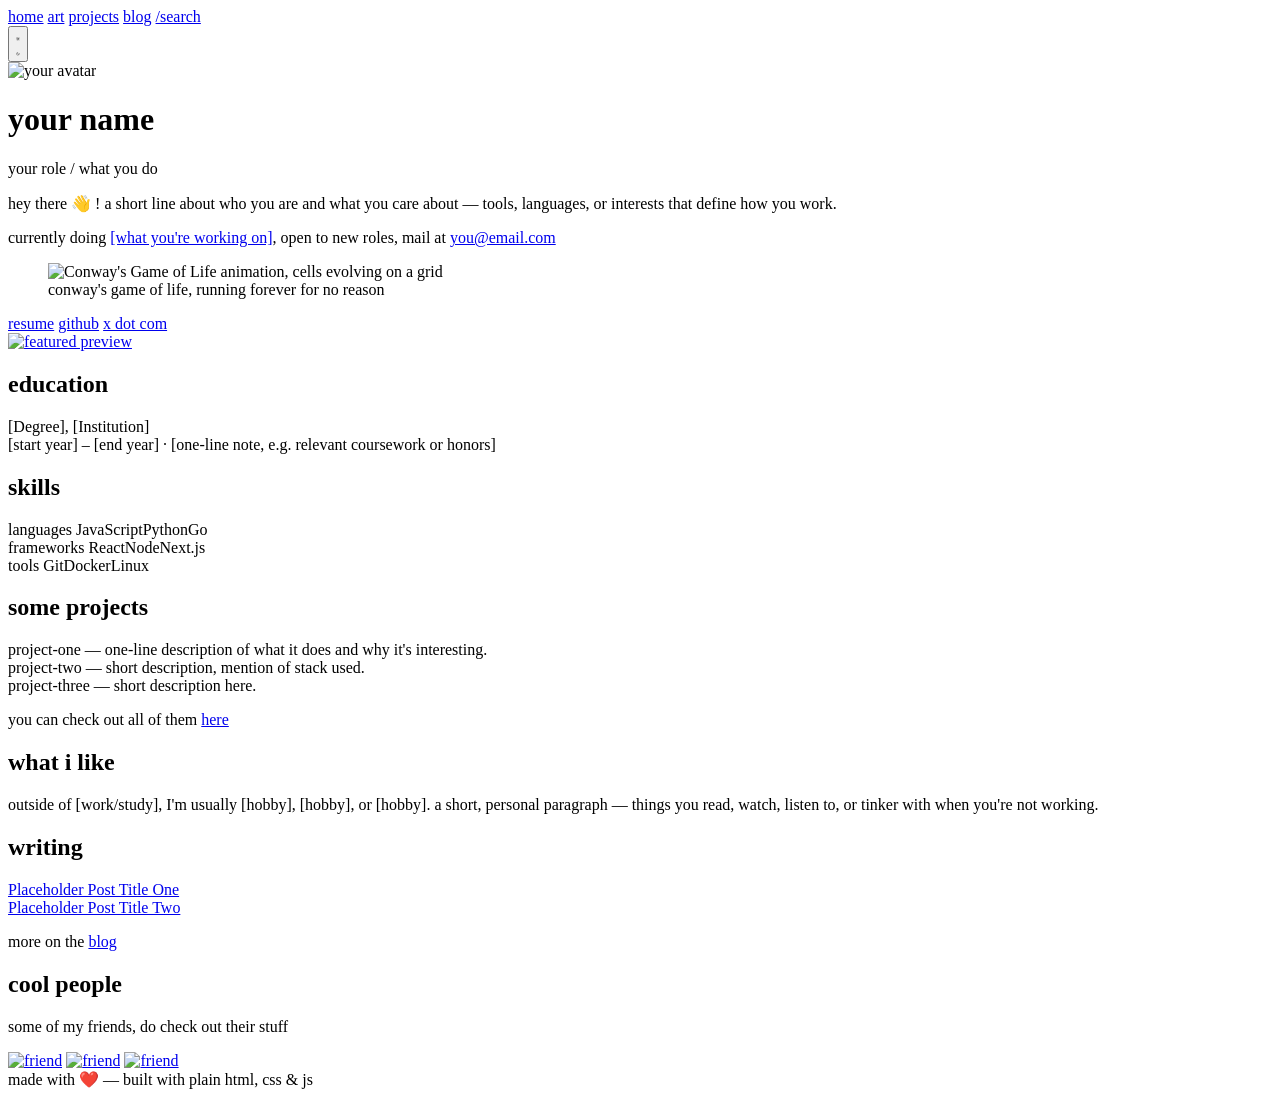
==== index.html @ ea372f78 "shush" ====
<!DOCTYPE html>
<html lang="en" data-theme="light">
<head>
  <meta charset="UTF-8" />
  <meta name="viewport" content="width=device-width, initial-scale=1.0" />
  <title>your name</title>
  <meta name="description" content="personal site and resume" />
  <link rel="stylesheet" href="/assets/style.css" />
  <script src="/assets/theme.js"></script>
</head>
<body>
  <div class="wrap">

    <div class="topbar">
      <nav class="nav">
        <a href="/" class="current">home</a>
        <a href="/art.html">art</a>
        <a href="/stuff.html">projects</a>
        <a href="/blog/index.html">blog</a>
        <a href="/search.html">/search</a>
      </nav>
      <button class="theme-toggle" aria-label="Toggle dark mode">
        <svg class="icon-sun" viewBox="0 0 24 24" fill="none" stroke="currentColor" stroke-width="2" stroke-linecap="round">
          <circle cx="12" cy="12" r="4" />
          <path d="M12 2v2M12 20v2M4.93 4.93l1.41 1.41M17.66 17.66l1.41 1.41M2 12h2M20 12h2M4.93 19.07l1.41-1.41M17.66 6.34l1.41-1.41" />
        </svg>
        <svg class="icon-moon" viewBox="0 0 24 24" fill="none" stroke="currentColor" stroke-width="2" stroke-linecap="round" stroke-linejoin="round">
          <path d="M21 12.79A9 9 0 1111.21 3 7 7 0 0021 12.79z" />
        </svg>
      </button>
    </div>

    <div class="profile">
      <img class="avatar" src="https://github.com/github.png" alt="your avatar" />
      <div>
        <h1>your name</h1>
        <p class="title">your role / what you do</p>
      </div>
    </div>

    <p>
      hey there 👋 ! a short line about who you are and what you care about —
      tools, languages, or interests that define how you work.
    </p>
    <p>
      currently doing <a href="#">[what you're working on]</a>, open to new
      roles, mail at <a href="mailto:[email protected]">you@email.com</a>
    </p>

    <figure class="hero-gif">
      <img src="/assets/game-of-life.gif" alt="Conway's Game of Life animation, cells evolving on a grid" />
      <figcaption>conway's game of life, running forever for no reason</figcaption>
    </figure>

    <div class="link-row">
      <a href="/resume.pdf">resume</a>
      <a href="https://github.com/yourhandle">github</a>
      <a href="https://twitter.com/yourhandle">x dot com</a>
    </div>

    <a class="preview-link" href="/art.html">
      <img src="https://placehold.co/680x340/efeee8/6b6b6b?text=featured+art+%2F+work" alt="featured preview" />
    </a>

    <div class="section">
      <h2>education</h2>
      <div class="list-item">
        <span class="name">[Degree], [Institution]</span><br />
        <span class="meta">[start year] – [end year] · [one-line note, e.g. relevant coursework or honors]</span>
      </div>
    </div>

    <div class="section">
      <h2>skills</h2>
      <div class="tag-group">
        <span class="label">languages</span>
        <span class="tag">JavaScript</span><span class="tag">Python</span><span class="tag">Go</span>
      </div>
      <div class="tag-group">
        <span class="label">frameworks</span>
        <span class="tag">React</span><span class="tag">Node</span><span class="tag">Next.js</span>
      </div>
      <div class="tag-group">
        <span class="label">tools</span>
        <span class="tag">Git</span><span class="tag">Docker</span><span class="tag">Linux</span>
      </div>
    </div>

    <div class="section">
      <h2>some projects</h2>

      <div class="list-item">
        <span class="name">project-one</span> —
        <span class="desc">one-line description of what it does and why it's interesting.</span>
      </div>
      <div class="list-item">
        <span class="name">project-two</span> —
        <span class="desc">short description, mention of stack used.</span>
      </div>
      <div class="list-item">
        <span class="name">project-three</span> —
        <span class="desc">short description here.</span>
      </div>

      <p>you can check out all of them <a href="/stuff.html">here</a></p>
    </div>

    <div class="section">
      <h2>what i like</h2>
      <p>
        outside of [work/study], I'm usually [hobby], [hobby], or [hobby].
        a short, personal paragraph — things you read, watch, listen to,
        or tinker with when you're not working.
      </p>
    </div>

    <div class="section">
      <h2>writing</h2>
      <div class="list-item">
        <a href="/blog/post-one.html">Placeholder Post Title One</a>
      </div>
      <div class="list-item">
        <a href="/blog/post-two.html">Placeholder Post Title Two</a>
      </div>
      <p>more on the <a href="/blog/index.html">blog</a></p>
    </div>

    <div class="section">
      <h2>cool people</h2>
      <p>some of my friends, do check out their stuff</p>
      <div class="avatar-row">
        <a href="#"><img src="https://placehold.co/38x38/efeee8/6b6b6b?text=%3A%29" alt="friend" /></a>
        <a href="#"><img src="https://placehold.co/38x38/efeee8/6b6b6b?text=%3A%29" alt="friend" /></a>
        <a href="#"><img src="https://placehold.co/38x38/efeee8/6b6b6b?text=%3A%29" alt="friend" /></a>
      </div>
    </div>

    <footer class="site-footer">
      made with ❤️ — built with plain html, css &amp; js
    </footer>

  </div>
</body>
</html>
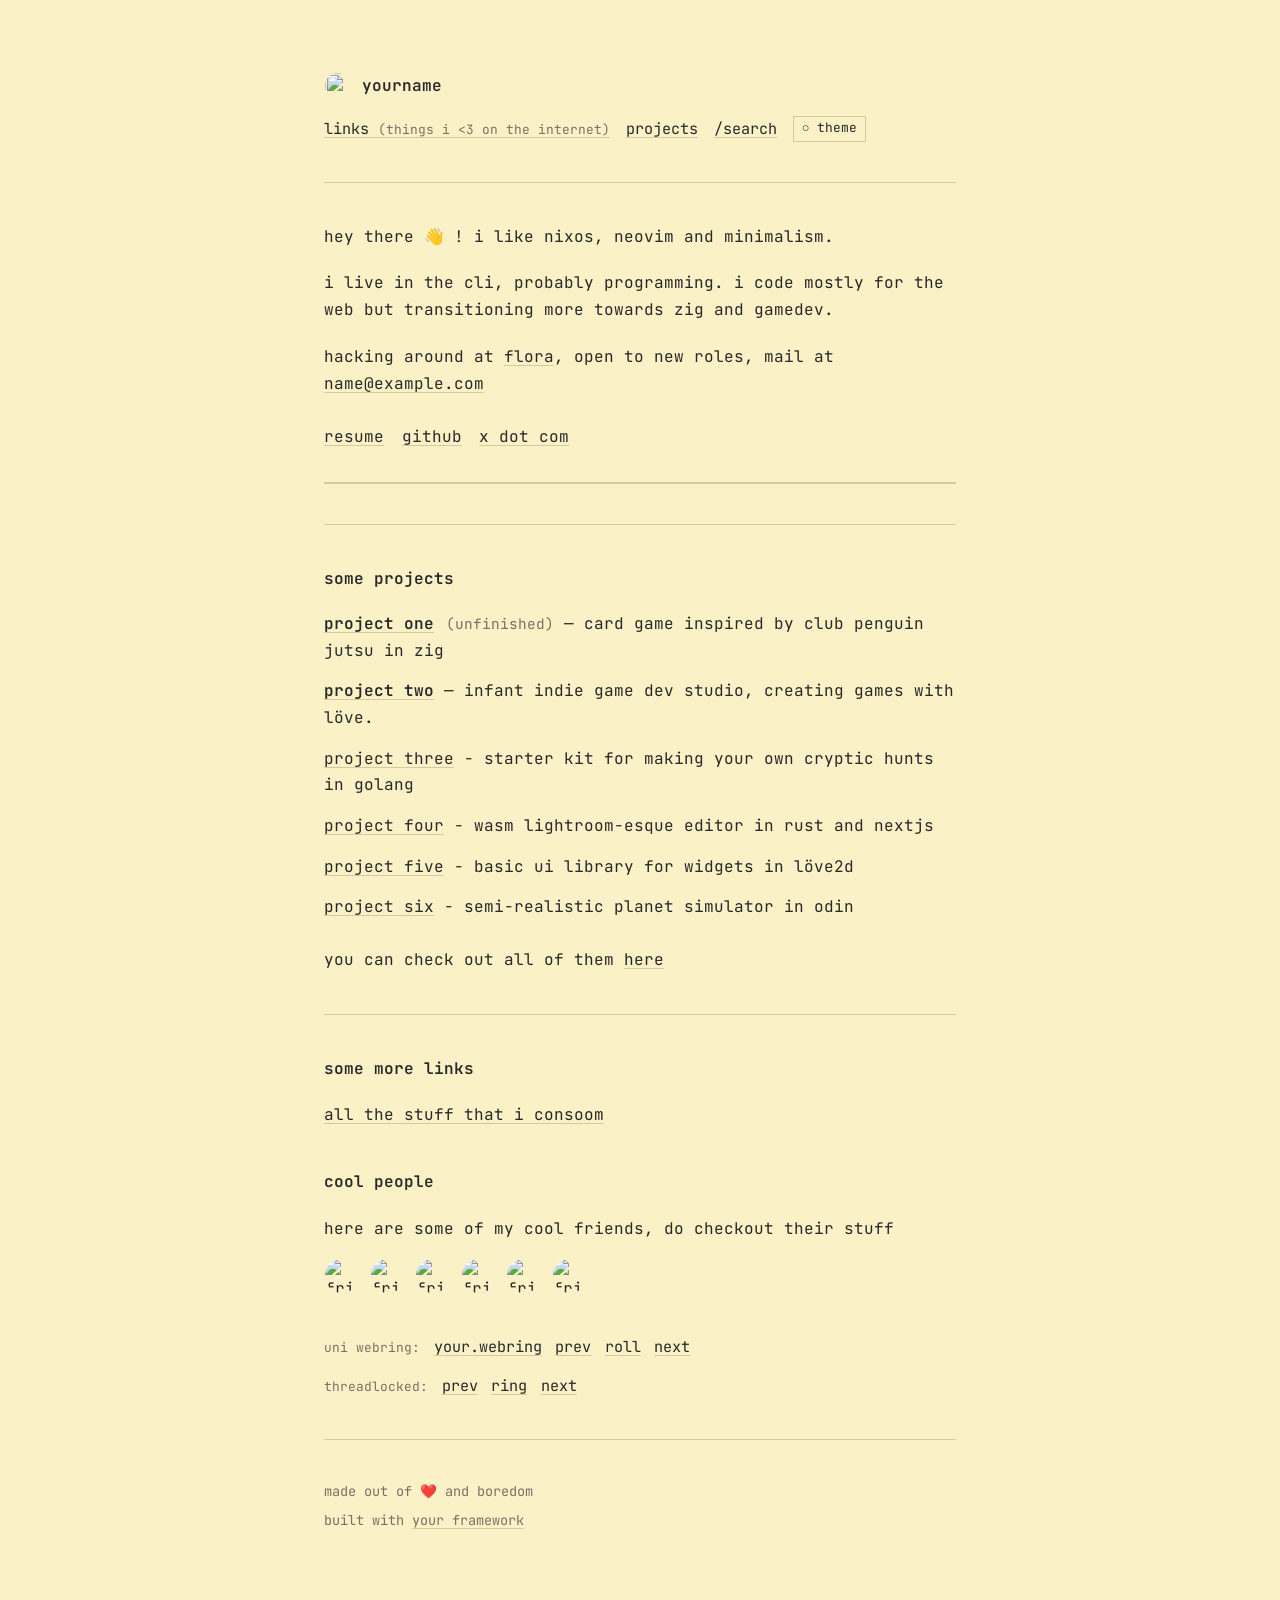
==== commit 2698fb98: "update" ====
--- a/index.html
+++ b/index.html
@@ -1,144 +1,174 @@
 <!DOCTYPE html>
-<html lang="en" data-theme="light">
+<html lang="en">
 <head>
-  <meta charset="UTF-8" />
-  <meta name="viewport" content="width=device-width, initial-scale=1.0" />
-  <title>your name</title>
-  <meta name="description" content="personal site and resume" />
-  <link rel="stylesheet" href="/assets/style.css" />
-  <script src="/assets/theme.js"></script>
+<meta charset="UTF-8">
+<meta name="viewport" content="width=device-width, initial-scale=1.0">
+<title>index | yourname</title>
+<meta name="description" content="personal garden and website">
+<link rel="stylesheet" href="style.css">
+<script>
+  /* set theme before first paint to avoid a flash of the wrong theme */
+  (function () {
+    var stored = localStorage.getItem("theme");
+    var theme = stored || (window.matchMedia("(prefers-color-scheme: dark)").matches ? "dark" : "light");
+    document.documentElement.setAttribute("data-theme", theme);
+  })();
+</script>
 </head>
 <body>
-  <div class="wrap">
 
-    <div class="topbar">
-      <nav class="nav">
-        <a href="/" class="current">home</a>
-        <a href="/art.html">art</a>
-        <a href="/stuff.html">projects</a>
-        <a href="/blog/index.html">blog</a>
-        <a href="/search.html">/search</a>
-      </nav>
-      <button class="theme-toggle" aria-label="Toggle dark mode">
-        <svg class="icon-sun" viewBox="0 0 24 24" fill="none" stroke="currentColor" stroke-width="2" stroke-linecap="round">
-          <circle cx="12" cy="12" r="4" />
-          <path d="M12 2v2M12 20v2M4.93 4.93l1.41 1.41M17.66 17.66l1.41 1.41M2 12h2M20 12h2M4.93 19.07l1.41-1.41M17.66 6.34l1.41-1.41" />
-        </svg>
-        <svg class="icon-moon" viewBox="0 0 24 24" fill="none" stroke="currentColor" stroke-width="2" stroke-linecap="round" stroke-linejoin="round">
-          <path d="M21 12.79A9 9 0 1111.21 3 7 7 0 0021 12.79z" />
-        </svg>
-      </button>
-    </div>
+<div class="wrap">
 
-    <div class="profile">
-      <img class="avatar" src="https://github.com/github.png" alt="your avatar" />
-      <div>
-        <h1>your name</h1>
-        <p class="title">your role / what you do</p>
-      </div>
-    </div>
+  <!-- ============ HEADER ============ -->
+  <header class="site-header">
+    <a href="/" class="brand">
+      <img src="https://github.com/yourhandle.png" alt="" class="avatar">
+      <span>yourname</span>
+    </a>
+    <nav class="topnav">
+      <a href="/links.html">links <span class="muted">(things i &lt;3 on the internet)</span></a>
+      <a href="/projects.html">projects</a>
+      <a href="/search.html">/search</a>
+      <button type="button" class="theme-toggle" id="theme-toggle" aria-label="toggle dark mode">○ theme</button>
+    </nav>
+  </header>
 
-    <p>
-      hey there 👋 ! a short line about who you are and what you care about —
-      tools, languages, or interests that define how you work.
+  <hr>
+
+  <!-- ============ INTRO ============ -->
+  <section class="intro">
+    <p>hey there <span aria-hidden="true">👋</span> ! i like nixos, neovim and minimalism.</p>
+
+    <p>i live in the cli, probably programming. i code mostly for the web but
+      transitioning more towards zig and gamedev.</p>
+
+    <p>hacking around at <a href="#">flora</a>, open to
+      new roles, mail at <a href="#">name@example.com</a></p>
+
+    <p class="link-row">
+      <a href="/resume.pdf">resume</a>
+      <a href="https://github.com/yourhandle">github</a>
+      <a href="https://x.com/yourhandle">x dot com</a>
     </p>
-    <p>
-      currently doing <a href="#">[what you're working on]</a>, open to new
-      roles, mail at <a href="mailto:[email protected]">you@email.com</a>
+  </section>
+
+  <!-- optional hero image, remove if not needed -->
+  <a href="#" class="hero-image-link">
+    <img src="placeholder-hero.png" alt="" class="hero-image">
+  </a>
+
+  <hr>
+
+  <!-- ============ PROJECTS ============ -->
+  <section class="projects">
+    <h2>some projects</h2>
+
+    <ul class="project-list">
+      <li>
+        <a href="#"><strong>project one</strong></a>
+        <span class="tag">(unfinished)</span>
+        — card game inspired by club penguin jutsu in zig
+      </li>
+
+      <li>
+        <a href="#"><strong>project two</strong></a>
+        — infant indie game dev studio, creating games with löve.
+      </li>
+
+      <li>
+        <a href="#">project three</a> -
+        starter kit for making your own cryptic hunts in golang
+      </li>
+
+      <li>
+        <a href="#">project four</a> -
+        wasm lightroom-esque editor in rust and nextjs
+      </li>
+
+      <li>
+        <a href="#">project five</a> -
+        basic ui library for widgets in löve2d
+      </li>
+
+      <li>
+        <a href="#">project six</a> -
+        semi-realistic planet simulator in odin
+      </li>
+    </ul>
+
+    <p>you can check out all of them <a href="/projects.html">here</a></p>
+  </section>
+
+  <hr>
+
+  <!-- ============ MORE LINKS ============ -->
+  <section class="more-links">
+    <h2>some more links</h2>
+    <p><a href="/media.html">all the stuff that i consoom</a></p>
+  </section>
+
+  <!-- ============ COOL PEOPLE ============ -->
+  <section class="cool-people">
+    <h2>cool people</h2>
+    <p>here are some of my cool friends, do checkout their stuff</p>
+
+    <p class="avatar-row">
+      <a href="#"><img src="https://github.com/friend1.png" alt="friend1"></a>
+      <a href="#"><img src="https://github.com/friend2.png" alt="friend2"></a>
+      <a href="#"><img src="https://github.com/friend3.png" alt="friend3"></a>
+      <a href="#"><img src="https://github.com/friend4.png" alt="friend4"></a>
+      <a href="#"><img src="https://github.com/friend5.png" alt="friend5"></a>
+      <a href="#"><img src="https://github.com/friend6.png" alt="friend6"></a>
+    </p>
+  </section>
+
+  <!-- ============ WEBRINGS ============ -->
+  <section class="webrings">
+    <p class="webring-line">
+      <span class="muted">uni webring:</span>
+      <a href="#">your.webring</a>
+      <a href="#">prev</a>
+      <a href="#">roll</a>
+      <a href="#">next</a>
     </p>
 
-    <figure class="hero-gif">
-      <img src="/assets/game-of-life.gif" alt="Conway's Game of Life animation, cells evolving on a grid" />
-      <figcaption>conway's game of life, running forever for no reason</figcaption>
-    </figure>
+    <p class="webring-line">
+      <span class="muted">threadlocked:</span>
+      <a href="#">prev</a>
+      <a href="#">ring</a>
+      <a href="#">next</a>
+    </p>
+  </section>
 
-    <div class="link-row">
-      <a href="/resume.pdf">resume</a>
-      <a href="https://github.com/yourhandle">github</a>
-      <a href="https://twitter.com/yourhandle">x dot com</a>
-    </div>
+  <hr>
 
-    <a class="preview-link" href="/art.html">
-      <img src="https://placehold.co/680x340/efeee8/6b6b6b?text=featured+art+%2F+work" alt="featured preview" />
-    </a>
+  <!-- ============ FOOTER ============ -->
+  <footer class="site-footer">
+    <p>made out of ❤️ and boredom</p>
+    <p>built with <a href="#">your framework</a></p>
+  </footer>
 
-    <div class="section">
-      <h2>education</h2>
-      <div class="list-item">
-        <span class="name">[Degree], [Institution]</span><br />
-        <span class="meta">[start year] – [end year] · [one-line note, e.g. relevant coursework or honors]</span>
-      </div>
-    </div>
+</div>
 
-    <div class="section">
-      <h2>skills</h2>
-      <div class="tag-group">
-        <span class="label">languages</span>
-        <span class="tag">JavaScript</span><span class="tag">Python</span><span class="tag">Go</span>
-      </div>
-      <div class="tag-group">
-        <span class="label">frameworks</span>
-        <span class="tag">React</span><span class="tag">Node</span><span class="tag">Next.js</span>
-      </div>
-      <div class="tag-group">
-        <span class="label">tools</span>
-        <span class="tag">Git</span><span class="tag">Docker</span><span class="tag">Linux</span>
-      </div>
-    </div>
+<script>
+  (function () {
+    var btn = document.getElementById("theme-toggle");
+    var root = document.documentElement;
 
-    <div class="section">
-      <h2>some projects</h2>
+    function label() {
+      var isDark = root.getAttribute("data-theme") === "dark";
+      btn.textContent = isDark ? "● theme" : "○ theme";
+    }
 
-      <div class="list-item">
-        <span class="name">project-one</span> —
-        <span class="desc">one-line description of what it does and why it's interesting.</span>
-      </div>
-      <div class="list-item">
-        <span class="name">project-two</span> —
-        <span class="desc">short description, mention of stack used.</span>
-      </div>
-      <div class="list-item">
-        <span class="name">project-three</span> —
-        <span class="desc">short description here.</span>
-      </div>
+    label();
 
-      <p>you can check out all of them <a href="/stuff.html">here</a></p>
-    </div>
-
-    <div class="section">
-      <h2>what i like</h2>
-      <p>
-        outside of [work/study], I'm usually [hobby], [hobby], or [hobby].
-        a short, personal paragraph — things you read, watch, listen to,
-        or tinker with when you're not working.
-      </p>
-    </div>
-
-    <div class="section">
-      <h2>writing</h2>
-      <div class="list-item">
-        <a href="/blog/post-one.html">Placeholder Post Title One</a>
-      </div>
-      <div class="list-item">
-        <a href="/blog/post-two.html">Placeholder Post Title Two</a>
-      </div>
-      <p>more on the <a href="/blog/index.html">blog</a></p>
-    </div>
-
-    <div class="section">
-      <h2>cool people</h2>
-      <p>some of my friends, do check out their stuff</p>
-      <div class="avatar-row">
-        <a href="#"><img src="https://placehold.co/38x38/efeee8/6b6b6b?text=%3A%29" alt="friend" /></a>
-        <a href="#"><img src="https://placehold.co/38x38/efeee8/6b6b6b?text=%3A%29" alt="friend" /></a>
-        <a href="#"><img src="https://placehold.co/38x38/efeee8/6b6b6b?text=%3A%29" alt="friend" /></a>
-      </div>
-    </div>
-
-    <footer class="site-footer">
-      made with ❤️ — built with plain html, css &amp; js
-    </footer>
-
-  </div>
+    btn.addEventListener("click", function () {
+      var next = root.getAttribute("data-theme") === "dark" ? "light" : "dark";
+      root.setAttribute("data-theme", next);
+      localStorage.setItem("theme", next);
+      label();
+    });
+  })();
+</script>
 </body>
 </html>
--- a/style.css
+++ b/style.css
@@ -0,0 +1,365 @@
+/* =========================================================
+   namishh.com-style portfolio template
+   hyper-minimal, text-first, "beautiful markdown" aesthetic
+   ========================================================= */
+
+@import url('https://fonts.googleapis.com/css2?family=JetBrains+Mono:ital,wght@0,400;0,500;0,600;0,700;1,400&display=swap');
+
+:root {
+  /* ---- light theme (default) ---- */
+  --bg:        #fbf1c7;   /* muted cream background */
+  --fg:        #282828;   /* dark charcoal text */
+  --muted:     #7c6f64;   /* secondary / parenthetical text */
+  --link:      #282828;   /* links inherit fg, underlined */
+  --link-hover-bg: #282828;
+  --link-hover-fg: #fbf1c7;
+  --rule:      #d5c9a1;   /* hairline rule color */
+  --avatar-border: transparent;
+
+  --max-width: 680px;
+
+  /* ---- type ---- */
+  --font-mono: 'JetBrains Mono', 'Fira Code', ui-monospace, 'SF Mono', Menlo, Consolas, monospace;
+  --fs-base:   16px;
+  --lh-base:   1.7;
+}
+
+/* ---- dark theme ---- */
+[data-theme="dark"] {
+  --bg:        #1d1f21;   /* charcoal black background */
+  --fg:        #ebdbb2;   /* warm off-white text */
+  --muted:     #928374;   /* secondary / parenthetical text */
+  --link:      #ebdbb2;
+  --link-hover-bg: #ebdbb2;
+  --link-hover-fg: #1d1f21;
+  --rule:      #3c3836;   /* hairline rule color */
+  --avatar-border: #3c3836;
+}
+
+/* prevent any transition flash when the theme attribute changes */
+html {
+  background: var(--bg);
+}
+
+/* ---------------------------------------------------------
+   reset
+   --------------------------------------------------------- */
+* {
+  box-sizing: border-box;
+}
+
+html {
+  -webkit-text-size-adjust: 100%;
+}
+
+body {
+  margin: 0;
+  background: var(--bg);
+  color: var(--fg);
+  font-family: var(--font-mono);
+  font-size: var(--fs-base);
+  line-height: var(--lh-base);
+  -webkit-font-smoothing: antialiased;
+  text-rendering: optimizeLegibility;
+  color-scheme: light dark;
+}
+
+img {
+  max-width: 100%;
+  display: block;
+}
+
+ul {
+  margin: 0;
+  padding: 0;
+  list-style: none;
+}
+
+h1, h2, h3 {
+  font-weight: 600;
+  margin: 0;
+}
+
+p {
+  margin: 0 0 1.1em 0;
+}
+
+p:last-child {
+  margin-bottom: 0;
+}
+
+/* ---------------------------------------------------------
+   links — instant, no-animation hover per brief
+   --------------------------------------------------------- */
+a {
+  color: var(--link);
+  text-decoration: underline;
+  text-decoration-color: var(--rule);
+  text-underline-offset: 3px;
+  text-decoration-thickness: 1px;
+}
+
+a:hover,
+a:focus-visible {
+  background: var(--link-hover-bg);
+  color: var(--link-hover-fg);
+  text-decoration: none;
+}
+
+a:focus-visible {
+  outline: 1px dashed var(--fg);
+  outline-offset: 2px;
+}
+
+/* ---------------------------------------------------------
+   layout shell
+   --------------------------------------------------------- */
+.wrap {
+  max-width: var(--max-width);
+  margin: 0 auto;
+  padding: 4.5rem 1.5rem 5rem;
+}
+
+hr {
+  border: none;
+  border-top: 1px solid var(--rule);
+  margin: 2.5rem 0;
+}
+
+/* ---------------------------------------------------------
+   header
+   --------------------------------------------------------- */
+.site-header {
+  display: flex;
+  align-items: center;
+  justify-content: space-between;
+  flex-wrap: wrap;
+  gap: 1rem 1.5rem;
+  margin-bottom: 0.5rem;
+}
+
+.brand {
+  display: flex;
+  align-items: center;
+  gap: 0.6rem;
+  font-weight: 600;
+  text-decoration: none;
+}
+
+.brand:hover {
+  background: none;
+  color: var(--fg);
+}
+
+.avatar {
+  width: 28px;
+  height: 28px;
+  border-radius: 50%;
+  border: 1px solid var(--avatar-border);
+}
+
+.topnav {
+  display: flex;
+  flex-wrap: wrap;
+  gap: 0.35rem 1rem;
+  font-size: 0.95em;
+}
+
+.muted {
+  color: var(--muted);
+  font-size: 0.85em;
+}
+
+/* ---------------------------------------------------------
+   theme toggle
+   --------------------------------------------------------- */
+.theme-toggle {
+  appearance: none;
+  border: 1px solid var(--rule);
+  background: transparent;
+  color: var(--fg);
+  font-family: var(--font-mono);
+  font-size: 0.85em;
+  line-height: 1;
+  padding: 0.35em 0.6em;
+  cursor: pointer;
+  border-radius: 0;
+}
+
+.theme-toggle:hover,
+.theme-toggle:focus-visible {
+  background: var(--link-hover-bg);
+  color: var(--link-hover-fg);
+}
+
+.theme-toggle:focus-visible {
+  outline: 1px dashed var(--fg);
+  outline-offset: 2px;
+}
+
+/* ---------------------------------------------------------
+   intro section
+   --------------------------------------------------------- */
+.intro p {
+  margin-bottom: 1.2em;
+}
+
+.link-row {
+  display: flex;
+  flex-wrap: wrap;
+  gap: 0.4rem 1.1rem;
+  margin-top: 1.6em;
+}
+
+/* ---------------------------------------------------------
+   hero image (optional)
+   --------------------------------------------------------- */
+.hero-image-link {
+  display: block;
+  margin: 2rem 0;
+  border: 1px solid var(--rule);
+}
+
+.hero-image-link:hover {
+  background: none;
+}
+
+.hero-image {
+  width: 100%;
+  height: auto;
+}
+
+/* ---------------------------------------------------------
+   section headings
+   --------------------------------------------------------- */
+section h2 {
+  font-size: 1em;
+  text-transform: lowercase;
+  margin-bottom: 1.2em;
+  font-weight: 600;
+}
+
+/* ---------------------------------------------------------
+   projects
+   --------------------------------------------------------- */
+.project-list {
+  display: flex;
+  flex-direction: column;
+  gap: 0.9em;
+  margin-bottom: 1.6em;
+}
+
+.project-list li {
+  line-height: 1.65;
+}
+
+.project-list strong {
+  font-weight: 600;
+}
+
+.tag {
+  color: var(--muted);
+  font-size: 0.9em;
+  margin-left: 0.15em;
+}
+
+/* ---------------------------------------------------------
+   more links / cool people
+   --------------------------------------------------------- */
+.more-links,
+.cool-people {
+  margin-bottom: 2.5rem;
+}
+
+.cool-people p {
+  margin-bottom: 1em;
+}
+
+.avatar-row {
+  display: flex;
+  flex-wrap: wrap;
+  gap: 0.6rem;
+}
+
+.avatar-row a {
+  display: inline-block;
+  border: none;
+  text-decoration: none;
+}
+
+.avatar-row a:hover {
+  background: none;
+  opacity: 0.75;
+}
+
+.avatar-row img {
+  width: 36px;
+  height: 36px;
+  border-radius: 50%;
+  border: 1px solid var(--avatar-border);
+}
+
+/* ---------------------------------------------------------
+   webrings
+   --------------------------------------------------------- */
+.webrings {
+  margin-bottom: 0.5rem;
+}
+
+.webring-line {
+  display: flex;
+  flex-wrap: wrap;
+  align-items: baseline;
+  gap: 0.35rem 0.85rem;
+  margin-bottom: 0.9em;
+  font-size: 0.95em;
+}
+
+/* ---------------------------------------------------------
+   footer
+   --------------------------------------------------------- */
+.site-footer {
+  font-size: 0.85em;
+  color: var(--muted);
+}
+
+.site-footer p {
+  margin-bottom: 0.4em;
+}
+
+.site-footer a {
+  color: var(--muted);
+  text-decoration-color: var(--rule);
+}
+
+.site-footer a:hover {
+  color: var(--link-hover-fg);
+}
+
+/* ---------------------------------------------------------
+   responsive
+   --------------------------------------------------------- */
+@media (max-width: 480px) {
+  .wrap {
+    padding: 3rem 1.25rem 4rem;
+  }
+
+  .site-header {
+    flex-direction: column;
+    align-items: flex-start;
+  }
+
+  body {
+    font-size: 15px;
+  }
+}
+
+/* ---------------------------------------------------------
+   reduced motion / accessibility baseline
+   --------------------------------------------------------- */
+@media (prefers-reduced-motion: reduce) {
+  * {
+    transition: none !important;
+    animation: none !important;
+  }
+}
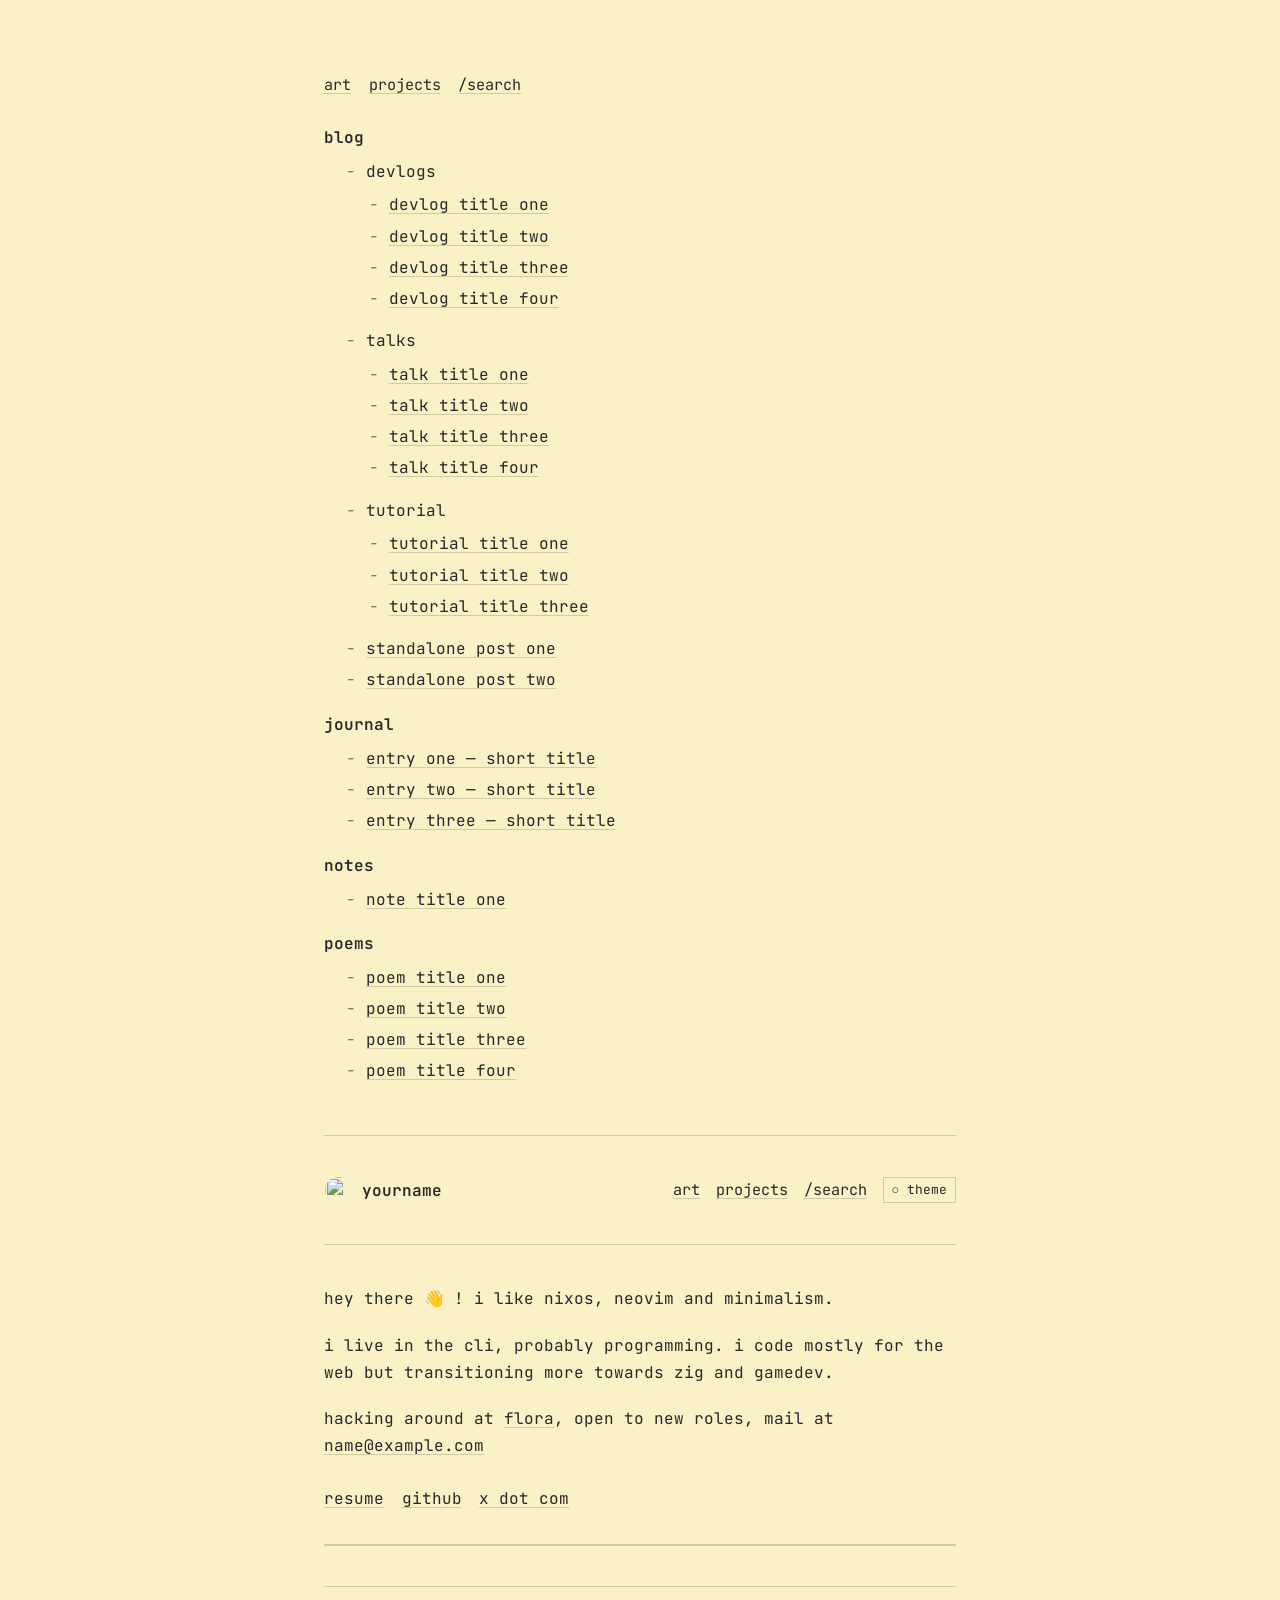
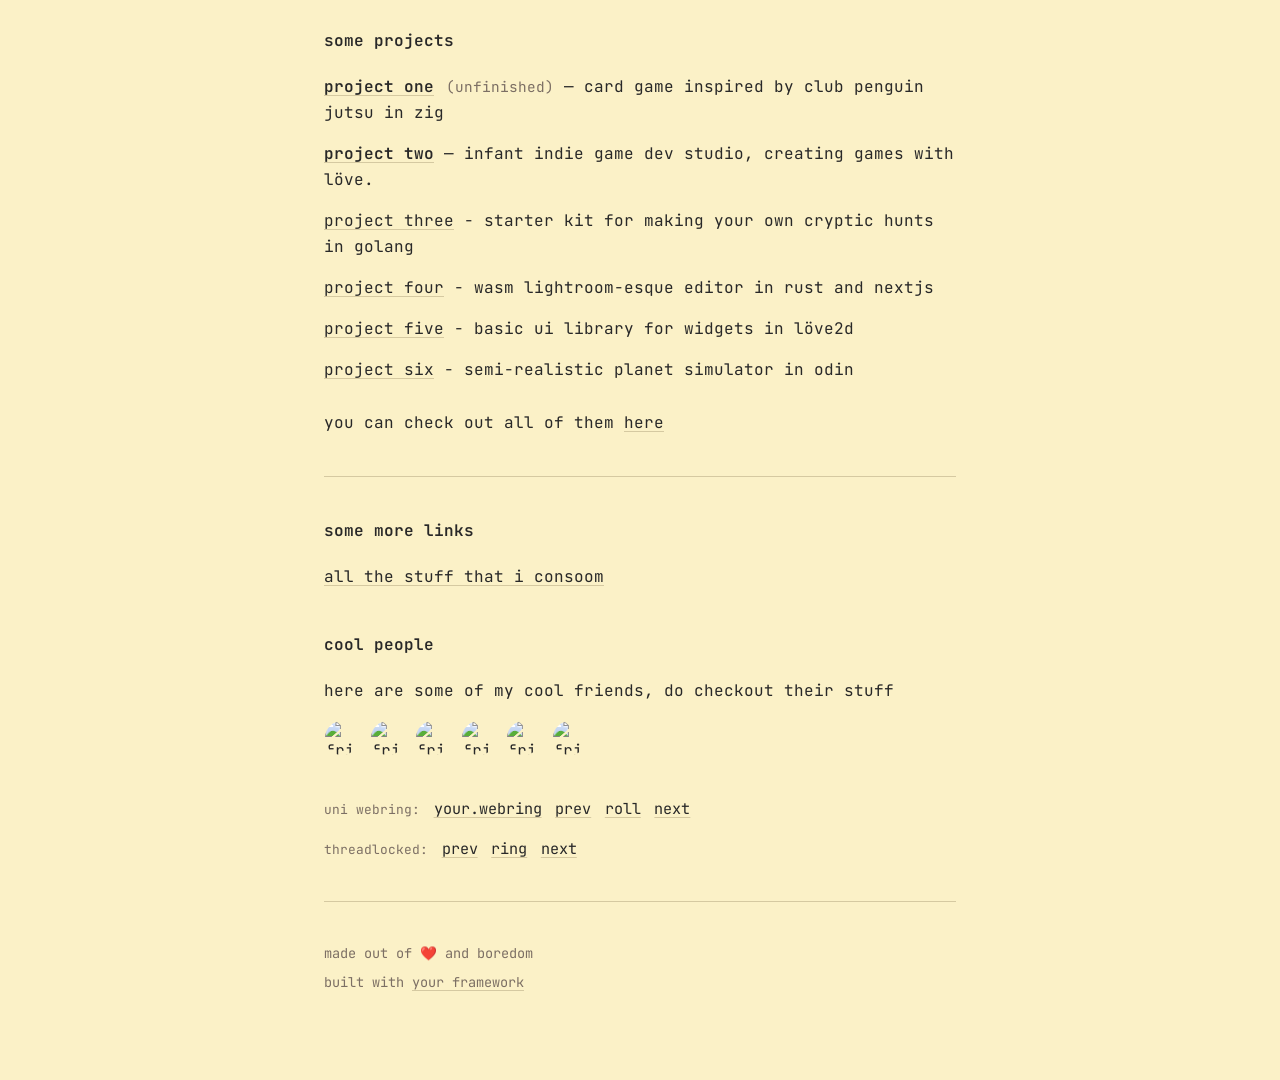
==== commit 1b4f50aa: "uwu" ====
--- a/index.html
+++ b/index.html
@@ -19,6 +19,80 @@
 
 <div class="wrap">
 
+  <!-- ============ TOP-LEVEL QUICK LINKS ============ -->
+  <p class="quicklinks">
+    <a href="/art.html">art</a>
+    <a href="/projects.html">projects</a>
+    <a href="/search.html">/search</a>
+  </p>
+
+  <!-- ============ SITE INDEX (nested sitemap) ============ -->
+  <nav class="site-index">
+    <ul>
+      <li>
+        blog
+        <ul>
+          <li>
+            devlogs
+            <ul>
+              <li><a href="/blog/devlogs/post-one.html">devlog title one</a></li>
+              <li><a href="/blog/devlogs/post-two.html">devlog title two</a></li>
+              <li><a href="/blog/devlogs/post-three.html">devlog title three</a></li>
+              <li><a href="/blog/devlogs/post-four.html">devlog title four</a></li>
+            </ul>
+          </li>
+          <li>
+            talks
+            <ul>
+              <li><a href="/blog/talks/post-one.html">talk title one</a></li>
+              <li><a href="/blog/talks/post-two.html">talk title two</a></li>
+              <li><a href="/blog/talks/post-three.html">talk title three</a></li>
+              <li><a href="/blog/talks/post-four.html">talk title four</a></li>
+            </ul>
+          </li>
+          <li>
+            tutorial
+            <ul>
+              <li><a href="/blog/tutorial/post-one.html">tutorial title one</a></li>
+              <li><a href="/blog/tutorial/post-two.html">tutorial title two</a></li>
+              <li><a href="/blog/tutorial/post-three.html">tutorial title three</a></li>
+            </ul>
+          </li>
+          <li><a href="/blog/standalone-post-one.html">standalone post one</a></li>
+          <li><a href="/blog/standalone-post-two.html">standalone post two</a></li>
+        </ul>
+      </li>
+
+      <li>
+        journal
+        <ul>
+          <li><a href="/journal/entry-one.html">entry one — short title</a></li>
+          <li><a href="/journal/entry-two.html">entry two — short title</a></li>
+          <li><a href="/journal/entry-three.html">entry three — short title</a></li>
+        </ul>
+      </li>
+
+      <li>
+        notes
+        <ul>
+          <li><a href="/notes/note-one.html">note title one</a></li>
+        </ul>
+      </li>
+
+      <li>
+        poems
+        <ul>
+          <li><a href="/poems/poem-one.html">poem title one</a></li>
+          <li><a href="/poems/poem-two.html">poem title two</a></li>
+          <li><a href="/poems/poem-three.html">poem title three</a></li>
+          <li><a href="/poems/poem-four.html">poem title four</a></li>
+        </ul>
+      </li>
+    </ul>
+  </nav>
+
+  <hr>
+
   <!-- ============ HEADER ============ -->
   <header class="site-header">
     <a href="/" class="brand">
@@ -26,7 +100,7 @@
       <span>yourname</span>
     </a>
     <nav class="topnav">
-      <a href="/links.html">links <span class="muted">(things i &lt;3 on the internet)</span></a>
+      <a href="/art.html">art</a>
       <a href="/projects.html">projects</a>
       <a href="/search.html">/search</a>
       <button type="button" class="theme-toggle" id="theme-toggle" aria-label="toggle dark mode">○ theme</button>
--- a/style.css
+++ b/style.css
@@ -127,8 +127,64 @@
 }
 
 /* ---------------------------------------------------------
-   header
-   --------------------------------------------------------- */
+   quick links (top of page)
+   --------------------------------------------------------- */
+.quicklinks {
+  display: flex;
+  flex-wrap: wrap;
+  gap: 0.4rem 1.1rem;
+  margin-bottom: 1.8em;
+  font-size: 0.95em;
+}
+
+/* ---------------------------------------------------------
+   site index — nested sitemap, rendered like markdown bullets
+   --------------------------------------------------------- */
+.site-index {
+  margin-bottom: 0.5rem;
+}
+
+.site-index ul {
+  list-style: none;
+  margin: 0;
+  padding: 0;
+}
+
+.site-index > ul {
+  display: flex;
+  flex-direction: column;
+  gap: 0.5em;
+}
+
+.site-index > ul > li {
+  font-weight: 600;
+}
+
+.site-index li {
+  line-height: 1.6;
+}
+
+.site-index li::before {
+  content: "- ";
+  color: var(--muted);
+  font-weight: 400;
+}
+
+.site-index > ul > li::before {
+  content: none;
+}
+
+.site-index ul ul {
+  margin: 0.5em 0 0.7em 1.4em;
+  display: flex;
+  flex-direction: column;
+  gap: 0.35em;
+  font-weight: 400;
+}
+
+.site-index ul ul ul {
+  margin-left: 1.4em;
+}
 .site-header {
   display: flex;
   align-items: center;
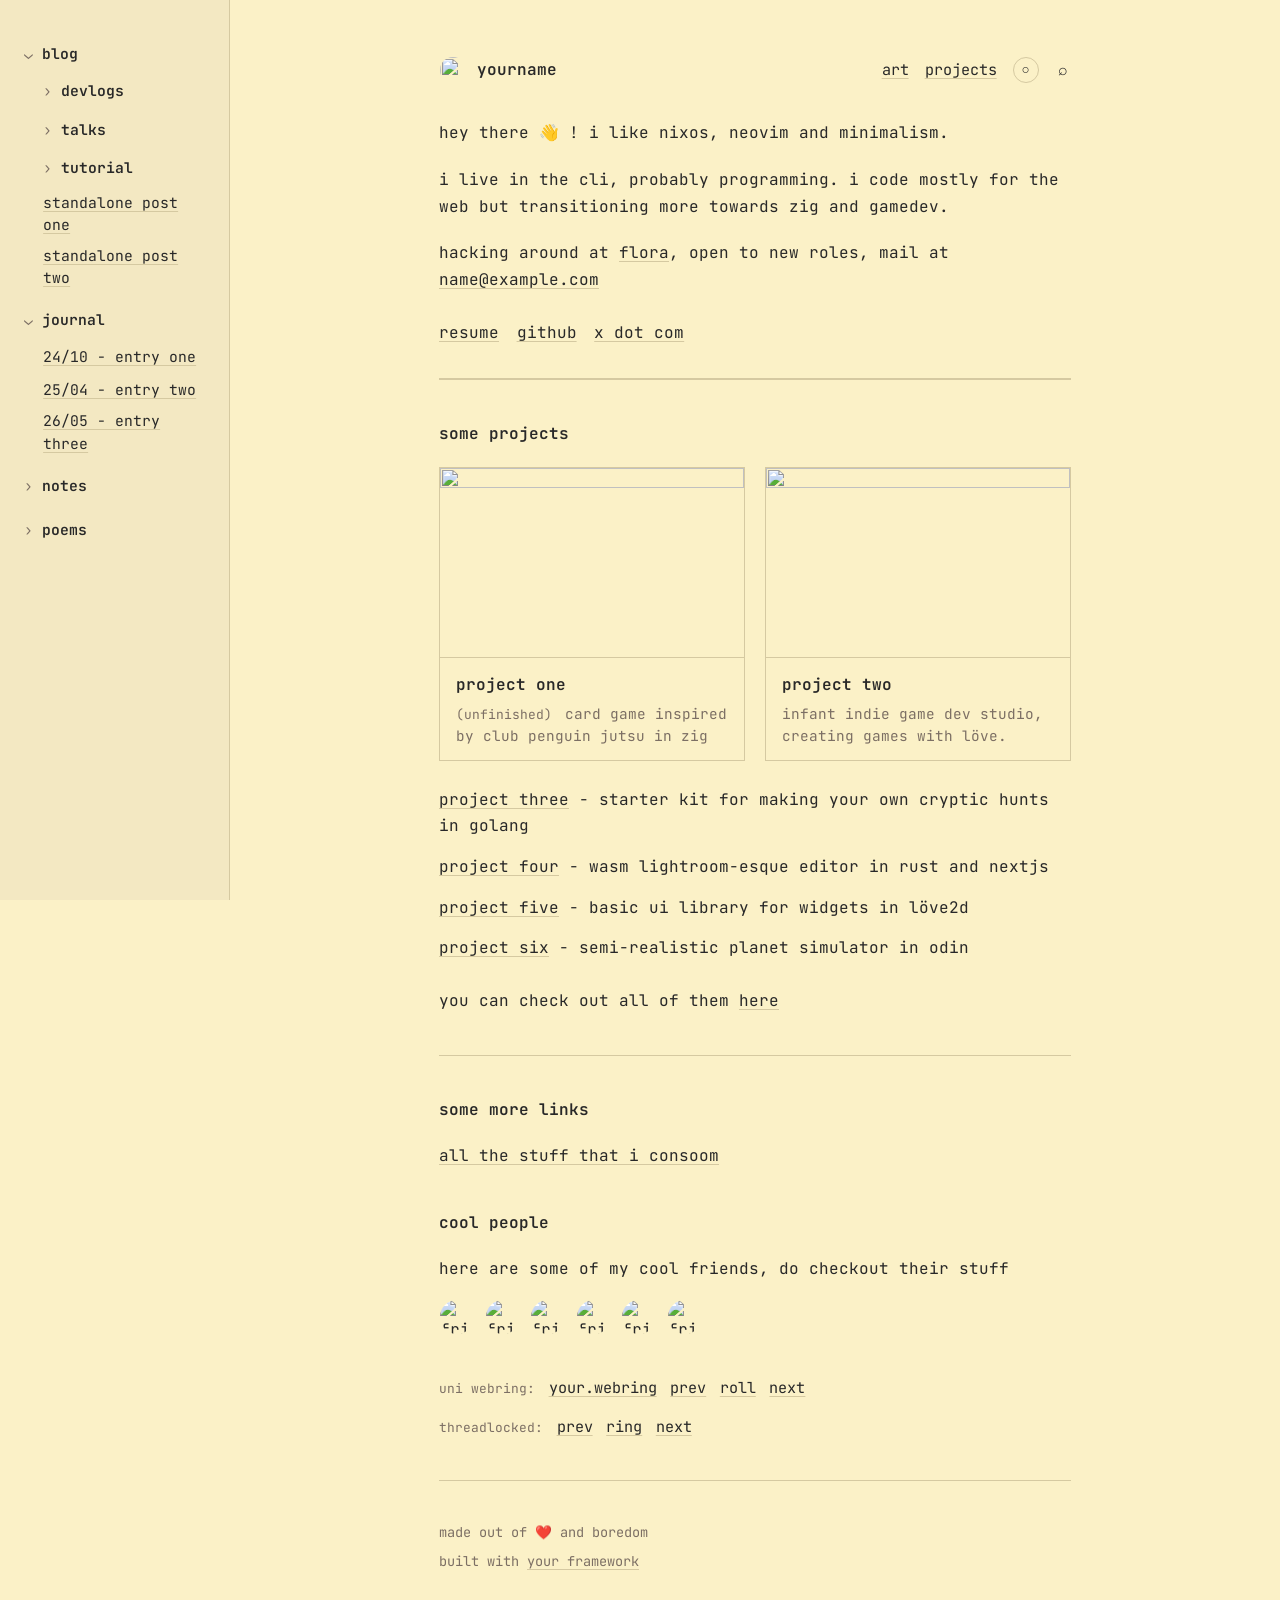
==== commit 9f779b33: "nvm just fixed" ====
--- a/index.html
+++ b/index.html
@@ -15,232 +15,244 @@
   })();
 </script>
 </head>
-<body>
-
-<div class="wrap">
-
-  <!-- ============ TOP-LEVEL QUICK LINKS ============ -->
-  <p class="quicklinks">
-    <a href="/art.html">art</a>
-    <a href="/projects.html">projects</a>
-    <a href="/search.html">/search</a>
-  </p>
-
-  <!-- ============ SITE INDEX (nested sitemap) ============ -->
-  <nav class="site-index">
-    <ul>
-      <li>
-        blog
-        <ul>
-          <li>
-            devlogs
+<body class="layout">
+
+  <!-- ============ SIDEBAR (persistent, collapsible sections) ============ -->
+  <button type="button" class="sidebar-toggle" id="sidebar-toggle" aria-label="toggle sidebar" aria-expanded="false">≡</button>
+
+  <aside class="sidebar" id="sidebar">
+    <nav class="tree">
+      <details open>
+        <summary>blog</summary>
+        <div class="tree-children">
+          <details>
+            <summary>devlogs</summary>
             <ul>
               <li><a href="/blog/devlogs/post-one.html">devlog title one</a></li>
               <li><a href="/blog/devlogs/post-two.html">devlog title two</a></li>
               <li><a href="/blog/devlogs/post-three.html">devlog title three</a></li>
               <li><a href="/blog/devlogs/post-four.html">devlog title four</a></li>
             </ul>
-          </li>
-          <li>
-            talks
+          </details>
+          <details>
+            <summary>talks</summary>
             <ul>
               <li><a href="/blog/talks/post-one.html">talk title one</a></li>
               <li><a href="/blog/talks/post-two.html">talk title two</a></li>
               <li><a href="/blog/talks/post-three.html">talk title three</a></li>
               <li><a href="/blog/talks/post-four.html">talk title four</a></li>
             </ul>
-          </li>
-          <li>
-            tutorial
+          </details>
+          <details>
+            <summary>tutorial</summary>
             <ul>
               <li><a href="/blog/tutorial/post-one.html">tutorial title one</a></li>
               <li><a href="/blog/tutorial/post-two.html">tutorial title two</a></li>
               <li><a href="/blog/tutorial/post-three.html">tutorial title three</a></li>
             </ul>
-          </li>
-          <li><a href="/blog/standalone-post-one.html">standalone post one</a></li>
-          <li><a href="/blog/standalone-post-two.html">standalone post two</a></li>
+          </details>
+          <ul class="tree-flat">
+            <li><a href="/blog/standalone-post-one.html">standalone post one</a></li>
+            <li><a href="/blog/standalone-post-two.html">standalone post two</a></li>
+          </ul>
+        </div>
+      </details>
+
+      <details open>
+        <summary>journal</summary>
+        <ul>
+          <li><a href="/journal/entry-one.html">24/10 - entry one</a></li>
+          <li><a href="/journal/entry-two.html">25/04 - entry two</a></li>
+          <li><a href="/journal/entry-three.html">26/05 - entry three</a></li>
         </ul>
-      </li>
-
-      <li>
-        journal
-        <ul>
-          <li><a href="/journal/entry-one.html">entry one — short title</a></li>
-          <li><a href="/journal/entry-two.html">entry two — short title</a></li>
-          <li><a href="/journal/entry-three.html">entry three — short title</a></li>
-        </ul>
-      </li>
-
-      <li>
-        notes
+      </details>
+
+      <details>
+        <summary>notes</summary>
         <ul>
           <li><a href="/notes/note-one.html">note title one</a></li>
         </ul>
-      </li>
-
-      <li>
-        poems
+      </details>
+
+      <details>
+        <summary>poems</summary>
         <ul>
-          <li><a href="/poems/poem-one.html">poem title one</a></li>
-          <li><a href="/poems/poem-two.html">poem title two</a></li>
-          <li><a href="/poems/poem-three.html">poem title three</a></li>
-          <li><a href="/poems/poem-four.html">poem title four</a></li>
+          <li><a href="/poems/poem-one.html">poem one</a></li>
+          <li><a href="/poems/poem-two.html">poem two</a></li>
+          <li><a href="/poems/poem-three.html">poem three</a></li>
+          <li><a href="/poems/poem-four.html">poem four</a></li>
+          <li><a href="/poems/poem-five.html">poem five</a></li>
+          <li><a href="/poems/poem-six.html">poem six</a></li>
         </ul>
-      </li>
-    </ul>
-  </nav>
-
-  <hr>
-
-  <!-- ============ HEADER ============ -->
-  <header class="site-header">
-    <a href="/" class="brand">
-      <img src="https://github.com/yourhandle.png" alt="" class="avatar">
-      <span>yourname</span>
+      </details>
+    </nav>
+  </aside>
+
+  <!-- ============ MAIN CONTENT ============ -->
+  <main class="content">
+  <div class="wrap">
+
+    <!-- ============ HEADER ============ -->
+    <header class="site-header">
+      <a href="/" class="brand">
+        <img src="https://github.com/yourhandle.png" alt="" class="avatar">
+        <span>yourname</span>
+      </a>
+      <nav class="topnav">
+        <a href="/art.html">art</a>
+        <a href="/projects.html">projects</a>
+        <button type="button" class="theme-toggle" id="theme-toggle" aria-label="toggle dark mode">○</button>
+        <a href="/search.html" class="icon-link" aria-label="search">⌕</a>
+      </nav>
+    </header>
+
+    <!-- ============ INTRO ============ -->
+    <section class="intro">
+      <p>hey there <span aria-hidden="true">👋</span> ! i like nixos, neovim and minimalism.</p>
+
+      <p>i live in the cli, probably programming. i code mostly for the web but
+        transitioning more towards zig and gamedev.</p>
+
+      <p>hacking around at <a href="#">flora</a>, open to
+        new roles, mail at <a href="#">name@example.com</a></p>
+
+      <p class="link-row">
+        <a href="/resume.pdf">resume</a>
+        <a href="https://github.com/yourhandle">github</a>
+        <a href="https://x.com/yourhandle">x dot com</a>
+      </p>
+    </section>
+
+    <!-- optional hero image, remove if not needed -->
+    <a href="#" class="hero-image-link">
+      <img src="placeholder-hero.png" alt="" class="hero-image">
     </a>
-    <nav class="topnav">
-      <a href="/art.html">art</a>
-      <a href="/projects.html">projects</a>
-      <a href="/search.html">/search</a>
-      <button type="button" class="theme-toggle" id="theme-toggle" aria-label="toggle dark mode">○ theme</button>
-    </nav>
-  </header>
-
-  <hr>
-
-  <!-- ============ INTRO ============ -->
-  <section class="intro">
-    <p>hey there <span aria-hidden="true">👋</span> ! i like nixos, neovim and minimalism.</p>
-
-    <p>i live in the cli, probably programming. i code mostly for the web but
-      transitioning more towards zig and gamedev.</p>
-
-    <p>hacking around at <a href="#">flora</a>, open to
-      new roles, mail at <a href="#">name@example.com</a></p>
-
-    <p class="link-row">
-      <a href="/resume.pdf">resume</a>
-      <a href="https://github.com/yourhandle">github</a>
-      <a href="https://x.com/yourhandle">x dot com</a>
-    </p>
-  </section>
-
-  <!-- optional hero image, remove if not needed -->
-  <a href="#" class="hero-image-link">
-    <img src="placeholder-hero.png" alt="" class="hero-image">
-  </a>
-
-  <hr>
-
-  <!-- ============ PROJECTS ============ -->
-  <section class="projects">
-    <h2>some projects</h2>
-
-    <ul class="project-list">
-      <li>
-        <a href="#"><strong>project one</strong></a>
-        <span class="tag">(unfinished)</span>
-        — card game inspired by club penguin jutsu in zig
-      </li>
-
-      <li>
-        <a href="#"><strong>project two</strong></a>
-        — infant indie game dev studio, creating games with löve.
-      </li>
-
-      <li>
-        <a href="#">project three</a> -
-        starter kit for making your own cryptic hunts in golang
-      </li>
-
-      <li>
-        <a href="#">project four</a> -
-        wasm lightroom-esque editor in rust and nextjs
-      </li>
-
-      <li>
-        <a href="#">project five</a> -
-        basic ui library for widgets in löve2d
-      </li>
-
-      <li>
-        <a href="#">project six</a> -
-        semi-realistic planet simulator in odin
-      </li>
-    </ul>
-
-    <p>you can check out all of them <a href="/projects.html">here</a></p>
-  </section>
-
-  <hr>
-
-  <!-- ============ MORE LINKS ============ -->
-  <section class="more-links">
-    <h2>some more links</h2>
-    <p><a href="/media.html">all the stuff that i consoom</a></p>
-  </section>
-
-  <!-- ============ COOL PEOPLE ============ -->
-  <section class="cool-people">
-    <h2>cool people</h2>
-    <p>here are some of my cool friends, do checkout their stuff</p>
-
-    <p class="avatar-row">
-      <a href="#"><img src="https://github.com/friend1.png" alt="friend1"></a>
-      <a href="#"><img src="https://github.com/friend2.png" alt="friend2"></a>
-      <a href="#"><img src="https://github.com/friend3.png" alt="friend3"></a>
-      <a href="#"><img src="https://github.com/friend4.png" alt="friend4"></a>
-      <a href="#"><img src="https://github.com/friend5.png" alt="friend5"></a>
-      <a href="#"><img src="https://github.com/friend6.png" alt="friend6"></a>
-    </p>
-  </section>
-
-  <!-- ============ WEBRINGS ============ -->
-  <section class="webrings">
-    <p class="webring-line">
-      <span class="muted">uni webring:</span>
-      <a href="#">your.webring</a>
-      <a href="#">prev</a>
-      <a href="#">roll</a>
-      <a href="#">next</a>
-    </p>
-
-    <p class="webring-line">
-      <span class="muted">threadlocked:</span>
-      <a href="#">prev</a>
-      <a href="#">ring</a>
-      <a href="#">next</a>
-    </p>
-  </section>
-
-  <hr>
-
-  <!-- ============ FOOTER ============ -->
-  <footer class="site-footer">
-    <p>made out of ❤️ and boredom</p>
-    <p>built with <a href="#">your framework</a></p>
-  </footer>
-
-</div>
+
+    <!-- ============ PROJECTS ============ -->
+    <section class="projects">
+      <h2>some projects</h2>
+
+      <div class="project-grid">
+        <a href="#" class="project-card">
+          <img src="placeholder-project-1.png" alt="">
+          <div class="project-card-body">
+            <p class="project-card-title">project one</p>
+            <p class="project-card-desc"><span class="tag">(unfinished)</span> card game inspired by club penguin jutsu in zig</p>
+          </div>
+        </a>
+
+        <a href="#" class="project-card">
+          <img src="placeholder-project-2.png" alt="">
+          <div class="project-card-body">
+            <p class="project-card-title">project two</p>
+            <p class="project-card-desc">infant indie game dev studio, creating games with löve.</p>
+          </div>
+        </a>
+      </div>
+
+      <ul class="project-list">
+        <li>
+          <a href="#">project three</a> -
+          starter kit for making your own cryptic hunts in golang
+        </li>
+
+        <li>
+          <a href="#">project four</a> -
+          wasm lightroom-esque editor in rust and nextjs
+        </li>
+
+        <li>
+          <a href="#">project five</a> -
+          basic ui library for widgets in löve2d
+        </li>
+
+        <li>
+          <a href="#">project six</a> -
+          semi-realistic planet simulator in odin
+        </li>
+      </ul>
+
+      <p>you can check out all of them <a href="/projects.html">here</a></p>
+    </section>
+
+    <hr>
+
+    <!-- ============ MORE LINKS ============ -->
+    <section class="more-links">
+      <h2>some more links</h2>
+      <p><a href="/media.html">all the stuff that i consoom</a></p>
+    </section>
+
+    <!-- ============ COOL PEOPLE ============ -->
+    <section class="cool-people">
+      <h2>cool people</h2>
+      <p>here are some of my cool friends, do checkout their stuff</p>
+
+      <p class="avatar-row">
+        <a href="#"><img src="https://github.com/friend1.png" alt="friend1"></a>
+        <a href="#"><img src="https://github.com/friend2.png" alt="friend2"></a>
+        <a href="#"><img src="https://github.com/friend3.png" alt="friend3"></a>
+        <a href="#"><img src="https://github.com/friend4.png" alt="friend4"></a>
+        <a href="#"><img src="https://github.com/friend5.png" alt="friend5"></a>
+        <a href="#"><img src="https://github.com/friend6.png" alt="friend6"></a>
+      </p>
+    </section>
+
+    <!-- ============ WEBRINGS ============ -->
+    <section class="webrings">
+      <p class="webring-line">
+        <span class="muted">uni webring:</span>
+        <a href="#">your.webring</a>
+        <a href="#">prev</a>
+        <a href="#">roll</a>
+        <a href="#">next</a>
+      </p>
+
+      <p class="webring-line">
+        <span class="muted">threadlocked:</span>
+        <a href="#">prev</a>
+        <a href="#">ring</a>
+        <a href="#">next</a>
+      </p>
+    </section>
+
+    <hr>
+
+    <!-- ============ FOOTER ============ -->
+    <footer class="site-footer">
+      <p>made out of ❤️ and boredom</p>
+      <p>built with <a href="#">your framework</a></p>
+    </footer>
+
+  </div>
+  </main>
 
 <script>
   (function () {
-    var btn = document.getElementById("theme-toggle");
+    var themeBtn = document.getElementById("theme-toggle");
     var root = document.documentElement;
 
-    function label() {
+    function paintThemeBtn() {
       var isDark = root.getAttribute("data-theme") === "dark";
-      btn.textContent = isDark ? "● theme" : "○ theme";
+      themeBtn.textContent = isDark ? "●" : "○";
     }
 
-    label();
-
-    btn.addEventListener("click", function () {
+    paintThemeBtn();
+
+    themeBtn.addEventListener("click", function () {
       var next = root.getAttribute("data-theme") === "dark" ? "light" : "dark";
       root.setAttribute("data-theme", next);
       localStorage.setItem("theme", next);
-      label();
+      paintThemeBtn();
+    });
+
+    /* mobile sidebar toggle */
+    var sidebarBtn = document.getElementById("sidebar-toggle");
+    var sidebar = document.getElementById("sidebar");
+
+    sidebarBtn.addEventListener("click", function () {
+      var isOpen = sidebar.classList.toggle("is-open");
+      sidebarBtn.setAttribute("aria-expanded", isOpen ? "true" : "false");
     });
   })();
 </script>
--- a/style.css
+++ b/style.css
@@ -1,6 +1,7 @@
 /* =========================================================
    namishh.com-style portfolio template
    hyper-minimal, text-first, "beautiful markdown" aesthetic
+   two-column layout: persistent collapsible sidebar + content
    ========================================================= */
 
 @import url('https://fonts.googleapis.com/css2?family=JetBrains+Mono:ital,wght@0,400;0,500;0,600;0,700;1,400&display=swap');
@@ -8,14 +9,16 @@
 :root {
   /* ---- light theme (default) ---- */
   --bg:        #fbf1c7;   /* muted cream background */
+  --bg-sidebar:#f3e8c2;   /* very slightly deeper than main bg */
   --fg:        #282828;   /* dark charcoal text */
   --muted:     #7c6f64;   /* secondary / parenthetical text */
-  --link:      #282828;   /* links inherit fg, underlined */
+  --link:      #282828;
   --link-hover-bg: #282828;
   --link-hover-fg: #fbf1c7;
   --rule:      #d5c9a1;   /* hairline rule color */
   --avatar-border: transparent;
 
+  --sidebar-width: 230px;
   --max-width: 680px;
 
   /* ---- type ---- */
@@ -27,18 +30,19 @@
 /* ---- dark theme ---- */
 [data-theme="dark"] {
   --bg:        #1d1f21;   /* charcoal black background */
+  --bg-sidebar:#161718;   /* slightly deeper than main bg */
   --fg:        #ebdbb2;   /* warm off-white text */
-  --muted:     #928374;   /* secondary / parenthetical text */
+  --muted:     #928374;
   --link:      #ebdbb2;
   --link-hover-bg: #ebdbb2;
   --link-hover-fg: #1d1f21;
-  --rule:      #3c3836;   /* hairline rule color */
+  --rule:      #3c3836;
   --avatar-border: #3c3836;
 }
 
-/* prevent any transition flash when the theme attribute changes */
 html {
   background: var(--bg);
+  -webkit-text-size-adjust: 100%;
 }
 
 /* ---------------------------------------------------------
@@ -46,10 +50,6 @@
    --------------------------------------------------------- */
 * {
   box-sizing: border-box;
-}
-
-html {
-  -webkit-text-size-adjust: 100%;
 }
 
 body {
@@ -88,6 +88,12 @@
   margin-bottom: 0;
 }
 
+hr {
+  border: none;
+  border-top: 1px solid var(--rule);
+  margin: 2.5rem 0;
+}
+
 /* ---------------------------------------------------------
    links — instant, no-animation hover per brief
    --------------------------------------------------------- */
@@ -112,86 +118,129 @@
 }
 
 /* ---------------------------------------------------------
-   layout shell
-   --------------------------------------------------------- */
+   page layout: sidebar + content, two columns
+   --------------------------------------------------------- */
+.layout {
+  display: grid;
+  grid-template-columns: var(--sidebar-width) 1fr;
+  min-height: 100vh;
+}
+
+.sidebar {
+  border-right: 1px solid var(--rule);
+  background: var(--bg-sidebar);
+  padding: 2.5rem 1.5rem;
+  overflow-y: auto;
+  height: 100vh;
+  position: sticky;
+  top: 0;
+  font-size: 0.92em;
+}
+
+.content {
+  min-width: 0;
+}
+
 .wrap {
   max-width: var(--max-width);
   margin: 0 auto;
-  padding: 4.5rem 1.5rem 5rem;
-}
-
-hr {
-  border: none;
-  border-top: 1px solid var(--rule);
-  margin: 2.5rem 0;
-}
-
-/* ---------------------------------------------------------
-   quick links (top of page)
-   --------------------------------------------------------- */
-.quicklinks {
-  display: flex;
-  flex-wrap: wrap;
-  gap: 0.4rem 1.1rem;
-  margin-bottom: 1.8em;
-  font-size: 0.95em;
-}
-
-/* ---------------------------------------------------------
-   site index — nested sitemap, rendered like markdown bullets
-   --------------------------------------------------------- */
-.site-index {
-  margin-bottom: 0.5rem;
-}
-
-.site-index ul {
+  padding: 3.5rem 1.5rem 5rem;
+}
+
+/* ---------------------------------------------------------
+   sidebar tree (native details/summary, no JS needed)
+   --------------------------------------------------------- */
+.tree {
+  display: flex;
+  flex-direction: column;
+  gap: 1.1em;
+}
+
+.tree details {
+  display: block;
+}
+
+.tree summary {
+  cursor: pointer;
+  font-weight: 600;
   list-style: none;
-  margin: 0;
-  padding: 0;
-}
-
-.site-index > ul {
+  display: flex;
+  align-items: center;
+  gap: 0.4em;
+  padding: 0.1em 0;
+  user-select: none;
+}
+
+.tree summary::-webkit-details-marker {
+  display: none;
+}
+
+.tree summary::before {
+  content: "›";
+  display: inline-block;
+  font-weight: 400;
+  color: var(--muted);
+  width: 0.8em;
+}
+
+.tree details[open] > summary::before {
+  content: "⌄";
+}
+
+.tree summary:hover {
+  background: var(--link-hover-bg);
+  color: var(--link-hover-fg);
+}
+
+.tree summary:hover::before {
+  color: var(--link-hover-fg);
+}
+
+.tree ul {
   display: flex;
   flex-direction: column;
-  gap: 0.5em;
-}
-
-.site-index > ul > li {
-  font-weight: 600;
-}
-
-.site-index li {
-  line-height: 1.6;
-}
-
-.site-index li::before {
-  content: "- ";
-  color: var(--muted);
-  font-weight: 400;
-}
-
-.site-index > ul > li::before {
-  content: none;
-}
-
-.site-index ul ul {
-  margin: 0.5em 0 0.7em 1.4em;
+  gap: 0.55em;
+  margin: 0.7em 0 0 1.3em;
+}
+
+.tree-children {
+  margin-left: 1.3em;
   display: flex;
   flex-direction: column;
-  gap: 0.35em;
-  font-weight: 400;
-}
-
-.site-index ul ul ul {
-  margin-left: 1.4em;
-}
+  gap: 0.7em;
+  margin-top: 0.6em;
+}
+
+.tree-children > details > ul {
+  margin-left: 1.3em;
+}
+
+.tree-flat {
+  margin: 0 0 0 0 !important;
+}
+
+.tree a {
+  display: inline-block;
+  line-height: 1.5;
+}
+
+/* ---------------------------------------------------------
+   mobile sidebar toggle (hidden on desktop)
+   --------------------------------------------------------- */
+.sidebar-toggle {
+  display: none;
+}
+
+/* ---------------------------------------------------------
+   header
+   --------------------------------------------------------- */
 .site-header {
   display: flex;
   align-items: center;
   justify-content: space-between;
   flex-wrap: wrap;
   gap: 1rem 1.5rem;
-  margin-bottom: 0.5rem;
+  margin-bottom: 2.2rem;
 }
 
 .brand {
@@ -212,13 +261,22 @@
   height: 28px;
   border-radius: 50%;
   border: 1px solid var(--avatar-border);
+  object-fit: cover;
 }
 
 .topnav {
   display: flex;
+  align-items: center;
   flex-wrap: wrap;
   gap: 0.35rem 1rem;
   font-size: 0.95em;
+}
+
+.icon-link {
+  text-decoration: none;
+  font-size: 1.05em;
+  line-height: 1;
+  padding: 0.1em 0.2em;
 }
 
 .muted {
@@ -235,11 +293,15 @@
   background: transparent;
   color: var(--fg);
   font-family: var(--font-mono);
-  font-size: 0.85em;
+  font-size: 0.9em;
   line-height: 1;
-  padding: 0.35em 0.6em;
+  width: 1.9em;
+  height: 1.9em;
   cursor: pointer;
-  border-radius: 0;
+  border-radius: 50%;
+  display: inline-flex;
+  align-items: center;
+  justify-content: center;
 }
 
 .theme-toggle:hover,
@@ -295,8 +357,58 @@
   font-weight: 600;
 }
 
-/* ---------------------------------------------------------
-   projects
+.projects {
+  margin: 2.5rem 0;
+}
+
+/* ---------------------------------------------------------
+   project cards (image + title + desc)
+   --------------------------------------------------------- */
+.project-grid {
+  display: grid;
+  grid-template-columns: repeat(2, 1fr);
+  gap: 1.25rem;
+  margin-bottom: 1.6em;
+}
+
+.project-card {
+  display: block;
+  border: 1px solid var(--rule);
+  text-decoration: none;
+  color: var(--fg);
+}
+
+.project-card:hover {
+  background: none;
+  color: var(--fg);
+  border-color: var(--fg);
+}
+
+.project-card img {
+  width: 100%;
+  aspect-ratio: 16 / 10;
+  object-fit: cover;
+  border-bottom: 1px solid var(--rule);
+}
+
+.project-card-body {
+  padding: 0.85em 1em;
+}
+
+.project-card-title {
+  font-weight: 600;
+  margin-bottom: 0.3em;
+}
+
+.project-card-desc {
+  font-size: 0.9em;
+  color: var(--muted);
+  margin-bottom: 0;
+  line-height: 1.5;
+}
+
+/* ---------------------------------------------------------
+   plain project list (text-only entries below cards)
    --------------------------------------------------------- */
 .project-list {
   display: flex;
@@ -309,14 +421,10 @@
   line-height: 1.65;
 }
 
-.project-list strong {
-  font-weight: 600;
-}
-
 .tag {
   color: var(--muted);
   font-size: 0.9em;
-  margin-left: 0.15em;
+  margin-right: 0.3em;
 }
 
 /* ---------------------------------------------------------
@@ -395,14 +503,69 @@
 /* ---------------------------------------------------------
    responsive
    --------------------------------------------------------- */
+@media (max-width: 900px) {
+  .layout {
+    grid-template-columns: 1fr;
+  }
+
+  .sidebar-toggle {
+    display: inline-flex;
+    align-items: center;
+    justify-content: center;
+    position: fixed;
+    top: 1rem;
+    left: 1rem;
+    z-index: 20;
+    width: 2.2em;
+    height: 2.2em;
+    border: 1px solid var(--rule);
+    background: var(--bg);
+    color: var(--fg);
+    font-family: var(--font-mono);
+    font-size: 1.1em;
+    cursor: pointer;
+    border-radius: 0;
+  }
+
+  .sidebar-toggle:hover {
+    background: var(--link-hover-bg);
+    color: var(--link-hover-fg);
+  }
+
+  .sidebar {
+    position: fixed;
+    top: 0;
+    left: 0;
+    height: 100vh;
+    width: min(80vw, 280px);
+    transform: translateX(-100%);
+    z-index: 15;
+    padding-top: 4.5rem;
+  }
+
+  .sidebar.is-open {
+    transform: translateX(0);
+  }
+
+  .wrap {
+    padding-top: 4.5rem;
+  }
+}
+
 @media (max-width: 480px) {
   .wrap {
-    padding: 3rem 1.25rem 4rem;
+    padding-left: 1.25rem;
+    padding-right: 1.25rem;
+    padding-bottom: 4rem;
   }
 
   .site-header {
     flex-direction: column;
     align-items: flex-start;
+  }
+
+  .project-grid {
+    grid-template-columns: 1fr;
   }
 
   body {
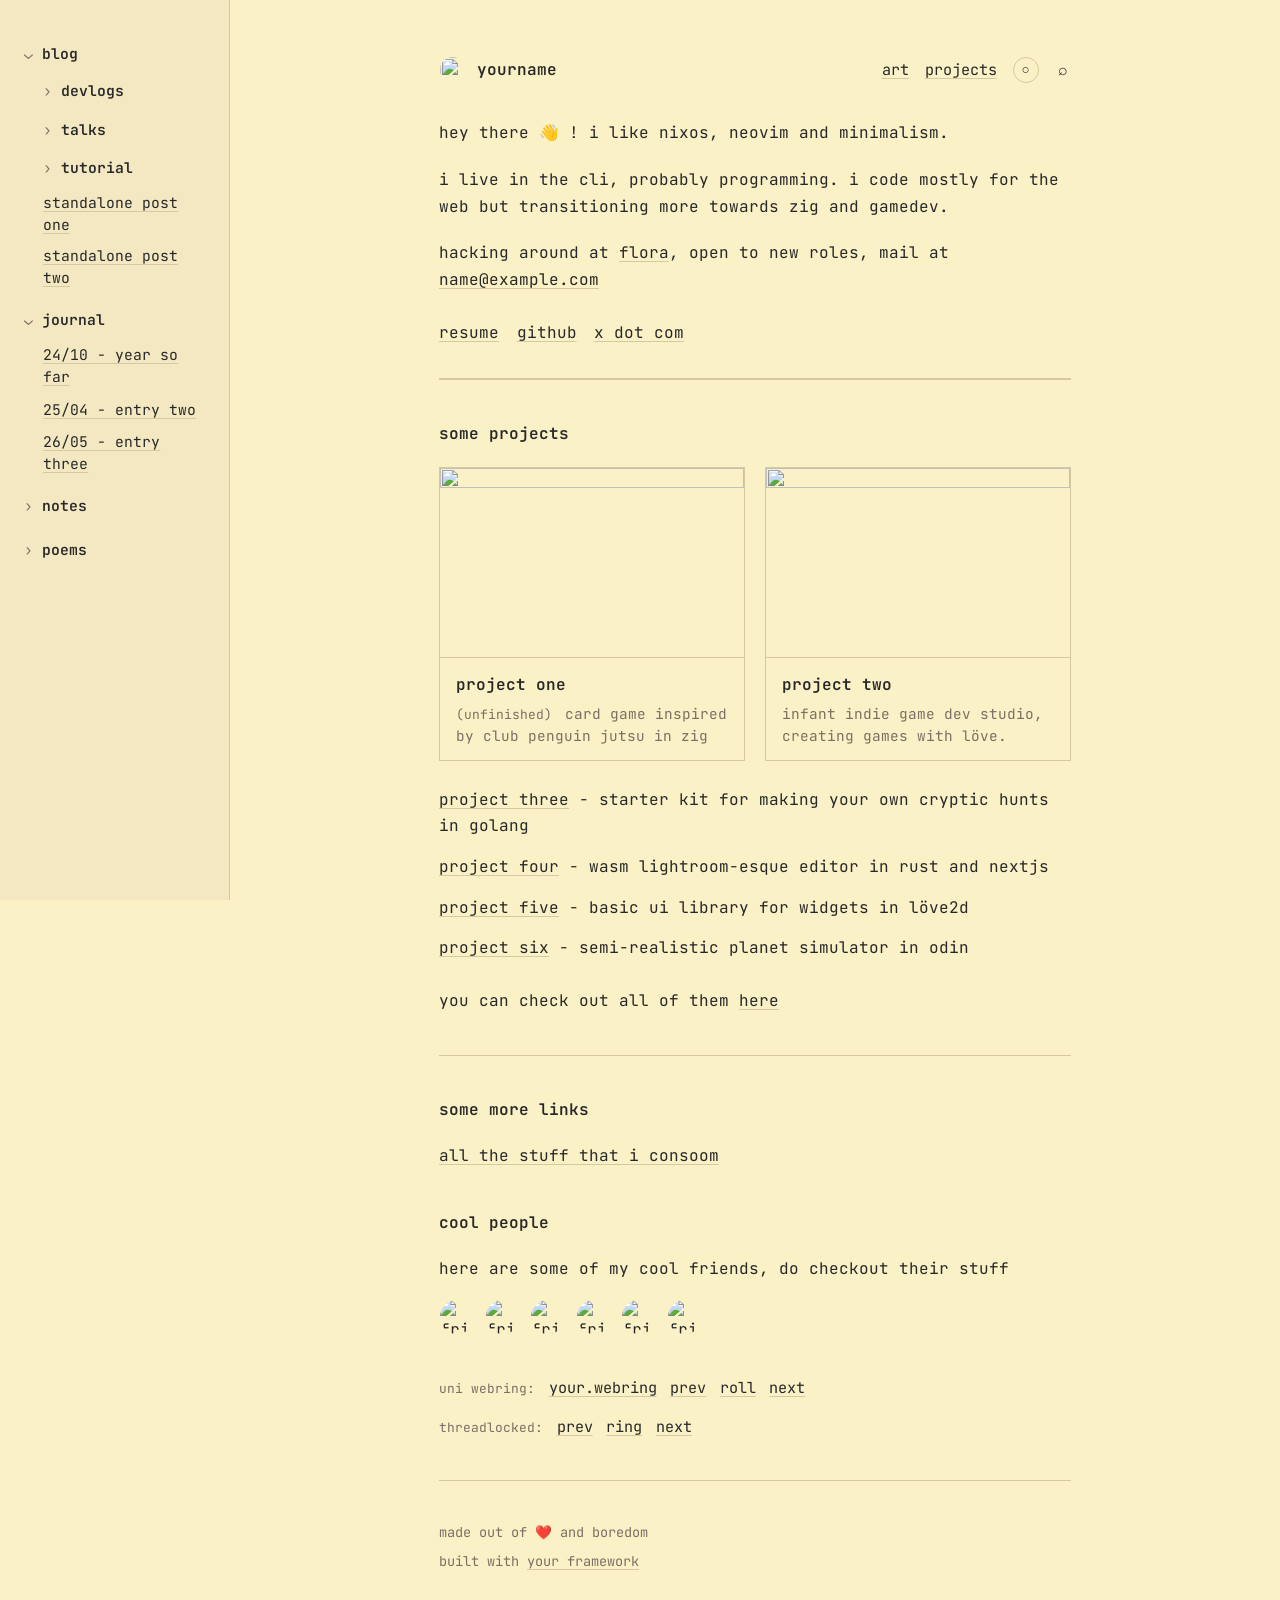
==== commit b20def2f: "another one bites the dust" ====
--- a/index.html
+++ b/index.html
@@ -28,32 +28,32 @@
           <details>
             <summary>devlogs</summary>
             <ul>
-              <li><a href="/blog/devlogs/post-one.html">devlog title one</a></li>
-              <li><a href="/blog/devlogs/post-two.html">devlog title two</a></li>
-              <li><a href="/blog/devlogs/post-three.html">devlog title three</a></li>
-              <li><a href="/blog/devlogs/post-four.html">devlog title four</a></li>
+              <li><a href="blog/devlogs/post-one.html">rebuilding the sidebar in zig</a></li>
+              <li><a href="blog/devlogs/post-two.html">devlog title two</a></li>
+              <li><a href="blog/devlogs/post-three.html">devlog title three</a></li>
+              <li><a href="blog/devlogs/post-four.html">devlog title four</a></li>
             </ul>
           </details>
           <details>
             <summary>talks</summary>
             <ul>
-              <li><a href="/blog/talks/post-one.html">talk title one</a></li>
-              <li><a href="/blog/talks/post-two.html">talk title two</a></li>
-              <li><a href="/blog/talks/post-three.html">talk title three</a></li>
-              <li><a href="/blog/talks/post-four.html">talk title four</a></li>
+              <li><a href="blog/talks/post-one.html">talk title one</a></li>
+              <li><a href="blog/talks/post-two.html">talk title two</a></li>
+              <li><a href="blog/talks/post-three.html">talk title three</a></li>
+              <li><a href="blog/talks/post-four.html">talk title four</a></li>
             </ul>
           </details>
           <details>
             <summary>tutorial</summary>
             <ul>
-              <li><a href="/blog/tutorial/post-one.html">tutorial title one</a></li>
-              <li><a href="/blog/tutorial/post-two.html">tutorial title two</a></li>
-              <li><a href="/blog/tutorial/post-three.html">tutorial title three</a></li>
+              <li><a href="blog/tutorial/post-one.html">tutorial title one</a></li>
+              <li><a href="blog/tutorial/post-two.html">tutorial title two</a></li>
+              <li><a href="blog/tutorial/post-three.html">tutorial title three</a></li>
             </ul>
           </details>
           <ul class="tree-flat">
-            <li><a href="/blog/standalone-post-one.html">standalone post one</a></li>
-            <li><a href="/blog/standalone-post-two.html">standalone post two</a></li>
+            <li><a href="blog/standalone-post-one.html">standalone post one</a></li>
+            <li><a href="blog/standalone-post-two.html">standalone post two</a></li>
           </ul>
         </div>
       </details>
@@ -61,28 +61,28 @@
       <details open>
         <summary>journal</summary>
         <ul>
-          <li><a href="/journal/entry-one.html">24/10 - entry one</a></li>
-          <li><a href="/journal/entry-two.html">25/04 - entry two</a></li>
-          <li><a href="/journal/entry-three.html">26/05 - entry three</a></li>
+          <li><a href="journal/entry-one.html">24/10 - year so far</a></li>
+          <li><a href="journal/entry-two.html">25/04 - entry two</a></li>
+          <li><a href="journal/entry-three.html">26/05 - entry three</a></li>
         </ul>
       </details>
 
       <details>
         <summary>notes</summary>
         <ul>
-          <li><a href="/notes/note-one.html">note title one</a></li>
+          <li><a href="notes/note-one.html">zig learnings</a></li>
         </ul>
       </details>
 
       <details>
         <summary>poems</summary>
         <ul>
-          <li><a href="/poems/poem-one.html">poem one</a></li>
-          <li><a href="/poems/poem-two.html">poem two</a></li>
-          <li><a href="/poems/poem-three.html">poem three</a></li>
-          <li><a href="/poems/poem-four.html">poem four</a></li>
-          <li><a href="/poems/poem-five.html">poem five</a></li>
-          <li><a href="/poems/poem-six.html">poem six</a></li>
+          <li><a href="poems/poem-one.html">bonsai</a></li>
+          <li><a href="poems/poem-two.html">poem two</a></li>
+          <li><a href="poems/poem-three.html">poem three</a></li>
+          <li><a href="poems/poem-four.html">poem four</a></li>
+          <li><a href="poems/poem-five.html">poem five</a></li>
+          <li><a href="poems/poem-six.html">poem six</a></li>
         </ul>
       </details>
     </nav>
@@ -94,15 +94,15 @@
 
     <!-- ============ HEADER ============ -->
     <header class="site-header">
-      <a href="/" class="brand">
+      <a href="./" class="brand">
         <img src="https://github.com/yourhandle.png" alt="" class="avatar">
         <span>yourname</span>
       </a>
       <nav class="topnav">
-        <a href="/art.html">art</a>
-        <a href="/projects.html">projects</a>
+        <a href="art.html">art</a>
+        <a href="projects.html">projects</a>
         <button type="button" class="theme-toggle" id="theme-toggle" aria-label="toggle dark mode">○</button>
-        <a href="/search.html" class="icon-link" aria-label="search">⌕</a>
+        <a href="search.html" class="icon-link" aria-label="search">⌕</a>
       </nav>
     </header>
 
@@ -117,7 +117,7 @@
         new roles, mail at <a href="#">name@example.com</a></p>
 
       <p class="link-row">
-        <a href="/resume.pdf">resume</a>
+        <a href="resume.pdf">resume</a>
         <a href="https://github.com/yourhandle">github</a>
         <a href="https://x.com/yourhandle">x dot com</a>
       </p>
@@ -172,7 +172,7 @@
         </li>
       </ul>
 
-      <p>you can check out all of them <a href="/projects.html">here</a></p>
+      <p>you can check out all of them <a href="projects.html">here</a></p>
     </section>
 
     <hr>
@@ -180,7 +180,7 @@
     <!-- ============ MORE LINKS ============ -->
     <section class="more-links">
       <h2>some more links</h2>
-      <p><a href="/media.html">all the stuff that i consoom</a></p>
+      <p><a href="media.html">all the stuff that i consoom</a></p>
     </section>
 
     <!-- ============ COOL PEOPLE ============ -->
--- a/style.css
+++ b/style.css
@@ -107,9 +107,8 @@
 
 a:hover,
 a:focus-visible {
-  background: var(--link-hover-bg);
-  color: var(--link-hover-fg);
-  text-decoration: none;
+  text-decoration-color: currentColor;
+  text-decoration-thickness: 1px;
 }
 
 a:focus-visible {
@@ -188,12 +187,14 @@
 }
 
 .tree summary:hover {
-  background: var(--link-hover-bg);
-  color: var(--link-hover-fg);
+  color: var(--fg);
+  text-decoration: underline;
+  text-decoration-color: var(--rule);
+  text-underline-offset: 3px;
 }
 
 .tree summary:hover::before {
-  color: var(--link-hover-fg);
+  color: var(--fg);
 }
 
 .tree ul {
@@ -480,6 +481,111 @@
 }
 
 /* ---------------------------------------------------------
+   post pages (blog / journal / notes / poems)
+   --------------------------------------------------------- */
+.wrap--post {
+  max-width: 620px;
+}
+
+.back-link {
+  margin-bottom: 2rem;
+  font-size: 0.9em;
+}
+
+.post-title {
+  font-size: 1.5em;
+  margin-bottom: 0.4em;
+  line-height: 1.3;
+}
+
+.post-meta {
+  color: var(--muted);
+  font-size: 0.85em;
+  margin-bottom: 2.5em;
+}
+
+.post-body {
+  font-size: 1em;
+}
+
+.post-body > * {
+  margin-bottom: 1.3em;
+}
+
+.post-body > *:last-child {
+  margin-bottom: 0;
+}
+
+.post-body h2 {
+  font-size: 1.1em;
+  margin-top: 0.4em;
+}
+
+.post-body h3 {
+  font-size: 1em;
+}
+
+.post-body ul,
+.post-body ol {
+  padding-left: 1.4em;
+}
+
+.post-body ul {
+  list-style: disc;
+}
+
+.post-body ol {
+  list-style: decimal;
+}
+
+.post-body li {
+  margin-bottom: 0.5em;
+  line-height: 1.65;
+}
+
+.post-body li:last-child {
+  margin-bottom: 0;
+}
+
+.post-body code {
+  font-family: var(--font-mono);
+  background: var(--bg-sidebar);
+  padding: 0.15em 0.4em;
+  font-size: 0.9em;
+  border: 1px solid var(--rule);
+}
+
+.post-body pre {
+  background: var(--bg-sidebar);
+  border: 1px solid var(--rule);
+  padding: 1em 1.2em;
+  overflow-x: auto;
+  font-size: 0.88em;
+  line-height: 1.6;
+}
+
+.post-body pre code {
+  background: none;
+  border: none;
+  padding: 0;
+}
+
+.post-body blockquote {
+  margin: 0;
+  padding-left: 1.1em;
+  border-left: 2px solid var(--rule);
+  color: var(--muted);
+}
+
+.post-body blockquote p {
+  margin-bottom: 0;
+}
+
+.post-body img {
+  border: 1px solid var(--rule);
+}
+
+/* ---------------------------------------------------------
    footer
    --------------------------------------------------------- */
 .site-footer {
@@ -497,7 +603,8 @@
 }
 
 .site-footer a:hover {
-  color: var(--link-hover-fg);
+  color: var(--fg);
+  text-decoration-color: currentColor;
 }
 
 /* ---------------------------------------------------------
